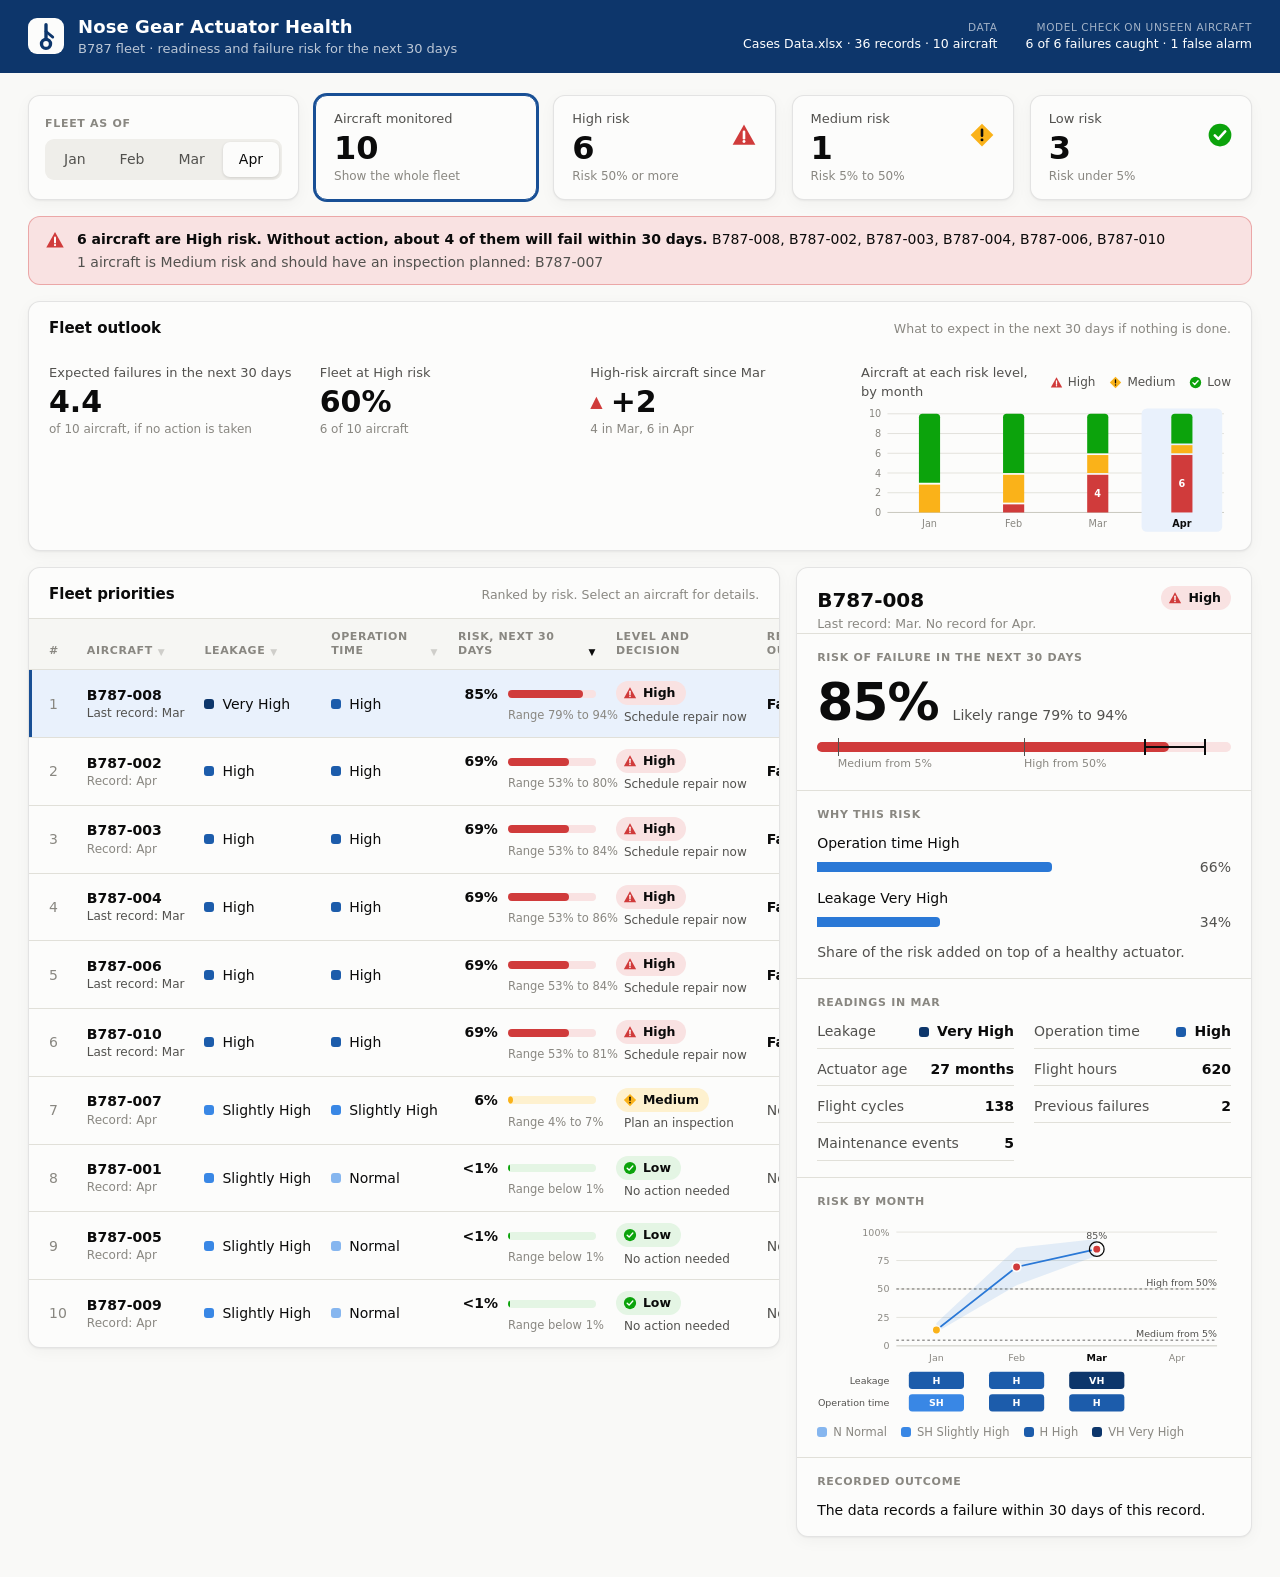
==== dashboard/static/index.html @ 2228e9a7 "Add actuator failure risk model and fleet dashboard Case 1 of the AI for Smart Maintenance Hackathon" ====
<!doctype html>
<html lang="en">
<head>
  <meta charset="utf-8">
  <meta name="viewport" content="width=device-width, initial-scale=1">
  <title>Actuator Health Monitor</title>
  <link rel="stylesheet" href="styles.css">
</head>
<body>
  <header class="topbar">
    <div class="brand">
      <svg class="brand-mark" viewBox="0 0 32 32" aria-hidden="true">
        <rect width="32" height="32" rx="8" fill="#fcfcfb"/>
        <path d="M16 6v13" stroke="#0d366b" stroke-width="3" stroke-linecap="round"/>
        <path d="M16 12l6 5" stroke="#0d366b" stroke-width="2.5" stroke-linecap="round"/>
        <circle cx="16" cy="23" r="4" fill="none" stroke="#0d366b" stroke-width="3"/>
      </svg>
      <div>
        <h1>Nose Gear Actuator Health</h1>
        <p>B787 fleet · readiness and failure risk for the next 30 days</p>
      </div>
    </div>
    <div class="topbar-meta" id="meta"></div>
  </header>

  <main class="page">
    <section class="controls" aria-label="Filters">
      <div class="month-picker" id="months"></div>
      <div class="tiles" id="tiles"></div>
    </section>
    <div id="alert"></div>
    <section class="card" id="outlook" aria-label="Fleet outlook"></section>
    <div class="layout">
      <section class="card" id="fleet" aria-label="Fleet"></section>
      <aside class="card" id="detail" aria-label="Selected aircraft"></aside>
    </div>
  </main>

  <div id="tooltip" class="tooltip" role="tooltip" hidden></div>
  <script src="app.js"></script>
</body>
</html>
---- dashboard/static/styles.css ----
:root {
  color-scheme: light;
  --page: #f9f9f7;
  --surface: #fcfcfb;
  --ink: #0b0b0b;
  --ink-2: #52514e;
  --muted: #898781;
  --grid: #e1e0d9;
  --axis: #c3c2b7;
  --border: rgba(11, 11, 11, 0.10);
  --navy: #0d366b;
  --accent: #184f95;
  --accent-wash: #e9f1fc;
  --series: #2a78d6;
  /* status: reserved for risk level, always shown with an icon and a label */
  --good: #0ca30c;
  --warning: #fab219;
  --critical: #d03b3b;
  --good-wash: #e4f5e4;
  --warning-wash: #fef1cf;
  --critical-wash: #f9e2e2;
  /* condition steps, one hue light to dark: Normal, Slightly High, High, Very High */
  --step-0: #86b6ef;
  --step-1: #3987e5;
  --step-2: #1c5cab;
  --step-3: #0d366b;
  --radius: 12px;
  --shadow: 0 1px 2px rgba(11, 11, 11, 0.05), 0 4px 16px rgba(11, 11, 11, 0.04);
}

* { box-sizing: border-box; }

body {
  margin: 0;
  background: var(--page);
  color: var(--ink);
  font: 14px/1.45 system-ui, -apple-system, "Segoe UI", sans-serif;
}

h1, h2, h3, p { margin: 0; }
button { font: inherit; color: inherit; }

/* ---------- top bar ---------- */
.topbar {
  display: flex;
  align-items: center;
  justify-content: space-between;
  gap: 24px;
  padding: 14px 28px;
  background: var(--navy);
  color: #fff;
}
.brand { display: flex; align-items: center; gap: 14px; }
.brand-mark { width: 36px; height: 36px; flex: none; }
.brand h1 { font-size: 18px; font-weight: 600; letter-spacing: 0.1px; }
.brand p { font-size: 13px; color: rgba(255, 255, 255, 0.72); }
.topbar-meta { display: flex; gap: 28px; font-size: 12.5px; text-align: right; }
.topbar-meta div span { display: block; }
.topbar-meta .k { color: rgba(255, 255, 255, 0.62); text-transform: uppercase; letter-spacing: 0.6px; font-size: 10.5px; }
.topbar-meta .v { color: #fff; font-weight: 500; }

/* ---------- page ---------- */
.page { max-width: 1560px; margin: 0 auto; padding: 22px 28px 40px; }

.controls { display: grid; grid-template-columns: auto 1fr; gap: 16px; align-items: stretch; }
.controls.single { grid-template-columns: 1fr; }

.month-picker {
  display: flex;
  flex-direction: column;
  justify-content: center;
  gap: 8px;
  padding: 14px 16px;
  background: var(--surface);
  border: 1px solid var(--border);
  border-radius: var(--radius);
  box-shadow: var(--shadow);
}
.month-picker:empty { display: none; }
.eyebrow { font-size: 11px; font-weight: 600; letter-spacing: 0.7px; text-transform: uppercase; color: var(--muted); }
.segmented { display: inline-flex; background: #efeeea; border-radius: 9px; padding: 3px; gap: 2px; flex-wrap: wrap; }
.segmented button {
  border: 0;
  background: transparent;
  padding: 7px 16px;
  border-radius: 7px;
  font-weight: 500;
  color: var(--ink-2);
  cursor: pointer;
}
.segmented button:hover { background: rgba(11, 11, 11, 0.05); }
.segmented button[aria-pressed="true"] { background: var(--surface); color: var(--ink); box-shadow: 0 1px 3px rgba(11, 11, 11, 0.14); }

.tiles { display: grid; grid-template-columns: repeat(4, minmax(0, 1fr)); gap: 16px; }
.tile {
  display: grid;
  grid-template-columns: 1fr auto;
  align-items: start;
  gap: 2px 10px;
  text-align: left;
  padding: 14px 18px;
  background: var(--surface);
  border: 1px solid var(--border);
  border-radius: var(--radius);
  box-shadow: var(--shadow);
  cursor: pointer;
  transition: border-color 120ms, box-shadow 120ms;
}
.tile:hover { border-color: rgba(11, 11, 11, 0.24); }
.tile[aria-pressed="true"] { border-color: var(--accent); box-shadow: 0 0 0 2px var(--accent); }
.tile .label { font-size: 13px; color: var(--ink-2); }
.tile .value { grid-column: 1; font-size: 32px; font-weight: 600; line-height: 1.1; }
.tile .sub { grid-column: 1 / -1; font-size: 12px; color: var(--muted); }
.tile .glyph { grid-row: 1 / span 2; grid-column: 2; align-self: center; }
.tile .glyph svg { width: 26px; height: 26px; }

:focus-visible { outline: 2px solid var(--accent); outline-offset: 2px; }

/* ---------- alert ---------- */
.alert {
  display: flex;
  gap: 12px;
  align-items: flex-start;
  margin-top: 16px;
  padding: 12px 16px;
  border-radius: var(--radius);
  border: 1px solid var(--border);
  background: var(--surface);
}
.alert svg { width: 20px; height: 20px; flex: none; margin-top: 1px; }
.alert.is-critical { background: var(--critical-wash); border-color: rgba(208, 59, 59, 0.35); }
.alert.is-warning { background: var(--warning-wash); border-color: rgba(250, 178, 25, 0.55); }
.alert.is-good { background: var(--good-wash); border-color: rgba(12, 163, 12, 0.3); }
.alert p + p { margin-top: 2px; color: var(--ink-2); }
.alert strong { font-weight: 600; }

/* ---------- fleet outlook ---------- */
#outlook { margin-top: 16px; }
.outlook-body { display: grid; grid-template-columns: repeat(3, minmax(0, 1fr)) minmax(300px, 1.5fr); gap: 0 24px; padding: 4px 20px 16px; align-items: start; }
.outlook-body.no-trend { grid-template-columns: repeat(3, minmax(0, 1fr)); }
.stat { display: grid; gap: 2px; padding: 8px 0; }
.stat .label, .trend-head .label { font-size: 13px; color: var(--ink-2); }
.stat .value { font-size: 30px; font-weight: 600; line-height: 1.15; display: inline-flex; align-items: center; gap: 8px; }
.stat .sub { font-size: 12px; color: var(--muted); }
.delta { font-size: 16px; }
.delta.up { color: var(--critical); }
.delta.down { color: #006300; }
.trend { grid-row: 1 / span 2; grid-column: 4; }
.trend-head { display: flex; justify-content: space-between; gap: 12px; align-items: center; padding: 8px 0 4px; }
.legend { display: inline-flex; gap: 14px; font-size: 12px; color: var(--ink-2); }
.legend span { display: inline-flex; align-items: center; gap: 5px; }
.legend svg { width: 13px; height: 13px; }
.trend .chart svg { max-width: 460px; }
.chart .seg-label { fill: #fff; font-weight: 600; }
.chart .current-band { fill: var(--accent-wash); }

/* ---------- layout ---------- */
.layout { display: grid; grid-template-columns: minmax(0, 1.65fr) minmax(380px, 1fr); gap: 16px; margin-top: 16px; align-items: start; }
.card { background: var(--surface); border: 1px solid var(--border); border-radius: var(--radius); box-shadow: var(--shadow); }
.card-head { display: flex; align-items: baseline; justify-content: space-between; gap: 12px; padding: 16px 20px 12px; }
.card-head h2 { font-size: 15px; font-weight: 600; }
.card-head .hint { font-size: 12.5px; color: var(--muted); }

/* ---------- fleet table ---------- */
.table-wrap { overflow-x: auto; }
table { width: 100%; border-collapse: collapse; font-variant-numeric: tabular-nums; }
th, td { padding: 11px 10px; text-align: left; white-space: nowrap; }
thead th { white-space: normal; vertical-align: bottom; line-height: 1.3; }
th:first-child, td:first-child { padding-left: 20px; }
th:last-child, td:last-child { padding-right: 20px; }
thead th {
  font-size: 11px;
  font-weight: 600;
  letter-spacing: 0.6px;
  text-transform: uppercase;
  color: var(--muted);
  border-bottom: 1px solid var(--grid);
  border-top: 1px solid var(--grid);
  background: #f6f6f3;
}
thead button { border: 0; background: none; padding: 0; cursor: pointer; font: inherit; letter-spacing: inherit; text-transform: inherit; color: inherit; display: inline-flex; gap: 5px; align-items: flex-end; text-align: left; }
thead button:hover { color: var(--ink); }
thead .arrow { font-size: 9px; opacity: 0.35; }
thead th[aria-sort] .arrow { opacity: 1; color: var(--ink); }
tbody tr { border-bottom: 1px solid var(--grid); cursor: pointer; }
tbody tr:last-child { border-bottom: 0; }
tbody tr:hover { background: #f4f4f1; }
tbody tr[aria-selected="true"] { background: var(--accent-wash); box-shadow: inset 3px 0 0 var(--accent); }
td.rank { color: var(--muted); width: 1%; }
.ac-id { font-weight: 600; }
.ac-sub { display: block; font-size: 12px; color: var(--muted); }
.ac-sub.action { margin: 3px 0 0 8px; color: var(--ink-2); }
.stale { color: var(--ink-2); }
.cond { display: inline-flex; align-items: center; gap: 8px; }
.swatch { width: 10px; height: 10px; border-radius: 3px; flex: none; }
.step-0 { background: var(--step-0); }
.step-1 { background: var(--step-1); }
.step-2 { background: var(--step-2); }
.step-3 { background: var(--step-3); }

.risk-cell { display: grid; grid-template-columns: 40px 88px; gap: 3px 10px; align-items: center; }
.risk-num { font-weight: 600; text-align: right; }
.risk-range { grid-column: 2; font-size: 11.5px; color: var(--muted); }
.meter { position: relative; height: 8px; border-radius: 4px; overflow: hidden; }
.meter-fill { height: 100%; border-radius: 0 4px 4px 0; min-width: 2px; }
.meter.is-high { background: var(--critical-wash); }
.meter.is-high .meter-fill { background: var(--critical); }
.meter.is-medium { background: var(--warning-wash); }
.meter.is-medium .meter-fill { background: var(--warning); }
.meter.is-low { background: var(--good-wash); }
.meter.is-low .meter-fill { background: var(--good); }

.badge { display: inline-flex; align-items: center; gap: 6px; padding: 3px 10px 3px 7px; border-radius: 999px; font-size: 12.5px; font-weight: 600; color: var(--ink); }
.badge svg { width: 14px; height: 14px; }
.badge.is-high { background: var(--critical-wash); }
.badge.is-medium { background: var(--warning-wash); }
.badge.is-low { background: var(--good-wash); }
.outcome { color: var(--ink-2); }
.outcome.failed { color: var(--ink); font-weight: 600; }
.empty { padding: 28px 20px; color: var(--muted); text-align: center; }
.note-flag { display: inline-flex; margin-left: 6px; vertical-align: -2px; }
.note-flag svg { width: 14px; height: 14px; }

/* ---------- detail ---------- */
#detail { position: sticky; top: 16px; }
.detail-head { display: flex; align-items: flex-start; justify-content: space-between; gap: 12px; padding: 18px 20px 0; }
.detail-head h2 { font-size: 20px; font-weight: 600; }
.detail-head p { font-size: 12.5px; color: var(--muted); }
.section { padding: 16px 20px; border-top: 1px solid var(--grid); }
.section:first-of-type { border-top: 0; }
.section h3 { font-size: 11px; font-weight: 600; letter-spacing: 0.7px; text-transform: uppercase; color: var(--muted); margin-bottom: 10px; }

.hero { display: flex; align-items: baseline; gap: 14px; flex-wrap: wrap; }
.hero .figure { font-size: 52px; font-weight: 600; line-height: 1; letter-spacing: -1px; }
.hero .range { color: var(--ink-2); }
.scale { position: relative; margin-top: 14px; }
.scale .track { position: relative; height: 10px; border-radius: 5px; }
.scale .fill { height: 100%; border-radius: 0 5px 5px 0; min-width: 3px; }
.scale .whisker { position: absolute; top: -3px; height: 16px; border-left: 2px solid var(--ink); border-right: 2px solid var(--ink); }
.scale .whisker::after { content: ""; position: absolute; left: 0; right: 0; top: 7px; border-top: 2px solid var(--ink); }
.scale .tick { position: absolute; top: -4px; height: 18px; border-left: 1px solid var(--ink-2); }
.scale .ticks { position: relative; height: 18px; margin-top: 4px; font-size: 11px; color: var(--muted); }
.scale .ticks span { position: absolute; top: 0; white-space: nowrap; }

.factors { display: grid; gap: 10px; }
.factor { display: grid; grid-template-columns: minmax(0, 1fr) 46px; gap: 4px 10px; align-items: center; }
.factor .name { grid-column: 1 / -1; }
.factor .name::first-letter { text-transform: uppercase; }
.factor .bar { height: 10px; border-radius: 0 4px 4px 0; background: var(--series); min-width: 3px; }
.factor .barwrap { background: transparent; }
.factor .share { text-align: right; font-variant-numeric: tabular-nums; color: var(--ink-2); }
.quiet { color: var(--ink-2); }

.readings { display: grid; grid-template-columns: repeat(2, minmax(0, 1fr)); gap: 10px 20px; margin: 0; }
.readings div { display: flex; justify-content: space-between; gap: 10px; border-bottom: 1px solid var(--grid); padding-bottom: 6px; }
.readings dt { color: var(--ink-2); }
.readings dd { margin: 0; font-weight: 600; font-variant-numeric: tabular-nums; display: inline-flex; align-items: center; gap: 7px; }

.chart svg { display: block; width: 100%; max-width: 560px; height: auto; overflow: visible; }
.chart text { font: 11px system-ui, -apple-system, "Segoe UI", sans-serif; fill: var(--muted); font-variant-numeric: tabular-nums; }
.chart .gridline { stroke: var(--grid); stroke-width: 1; }
.chart .baseline { stroke: var(--axis); stroke-width: 1; }
.chart .threshold { stroke: var(--ink-2); stroke-width: 1; stroke-dasharray: 3 3; }
.chart .threshold-label { fill: var(--ink-2); }
.chart .band { fill: var(--series); opacity: 0.12; }
.chart .line { fill: none; stroke: var(--series); stroke-width: 2; stroke-linejoin: round; stroke-linecap: round; }
.chart .dot { stroke: var(--surface); stroke-width: 2; }
.chart .dot.is-high { fill: var(--critical); }
.chart .dot.is-medium { fill: var(--warning); }
.chart .dot.is-low { fill: var(--good); }
.chart .current { fill: none; stroke: var(--ink); stroke-width: 1.5; }
.chart .hit { fill: transparent; cursor: pointer; }
.chart .value-label, .chart .row-label { fill: var(--ink-2); }
.chart .month-label.is-current { fill: var(--ink); font-weight: 600; }
.chart .cell-text { font-weight: 600; }
.key { margin-top: 8px; font-size: 11.5px; color: var(--muted); display: flex; flex-wrap: wrap; gap: 4px 14px; }
.key span { display: inline-flex; align-items: center; gap: 6px; }
.notes { margin: 0; padding-left: 18px; color: var(--ink-2); }

/* ---------- tooltip ---------- */
.tooltip {
  position: fixed;
  z-index: 10;
  pointer-events: none;
  max-width: 280px;
  padding: 8px 10px;
  border-radius: 8px;
  background: #1a1a19;
  color: #f0efec;
  font-size: 12.5px;
  line-height: 1.4;
  box-shadow: 0 6px 20px rgba(11, 11, 11, 0.25);
}
.tooltip b { display: block; font-weight: 600; color: #fff; }

@media (max-width: 1120px) {
  .outlook-body, .outlook-body.no-trend { grid-template-columns: repeat(3, minmax(0, 1fr)); }
  .trend { grid-row: auto; grid-column: 1 / -1; }
  .layout { grid-template-columns: minmax(0, 1fr); }
  #detail { position: static; }
  .controls { grid-template-columns: minmax(0, 1fr); }
}
@media (max-width: 720px) {
  .topbar { flex-direction: column; align-items: flex-start; padding: 14px 16px; }
  .topbar-meta { text-align: left; flex-wrap: wrap; gap: 12px 24px; }
  .page { padding: 16px; }
  .tiles { grid-template-columns: repeat(2, minmax(0, 1fr)); }
}
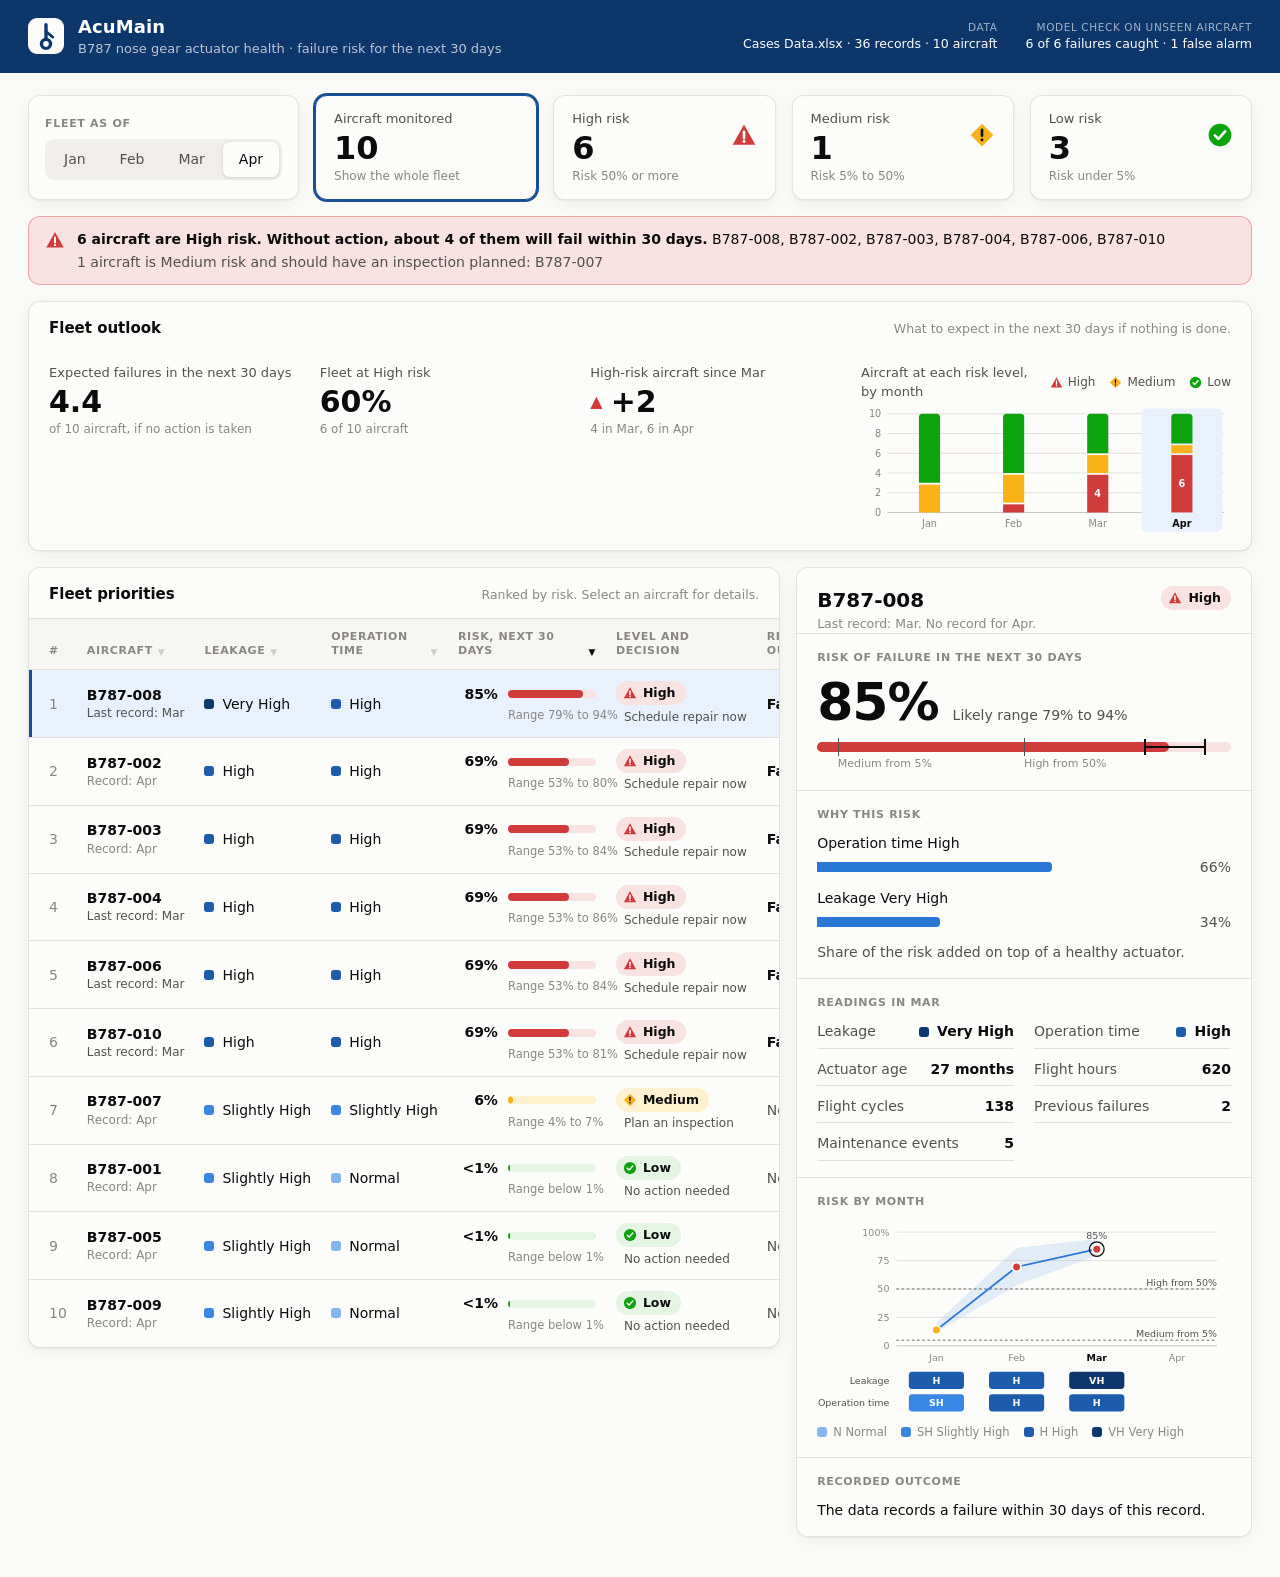
==== commit bbf44ae8: "Rename to AcuMain and add the technical summary - dashboard header and page title now say AcuMain - " ====
--- a/dashboard/static/index.html
+++ b/dashboard/static/index.html
@@ -3,7 +3,7 @@
 <head>
   <meta charset="utf-8">
   <meta name="viewport" content="width=device-width, initial-scale=1">
-  <title>Actuator Health Monitor</title>
+  <title>AcuMain · Actuator Health</title>
   <link rel="stylesheet" href="styles.css">
 </head>
 <body>
@@ -16,8 +16,8 @@
         <circle cx="16" cy="23" r="4" fill="none" stroke="#0d366b" stroke-width="3"/>
       </svg>
       <div>
-        <h1>Nose Gear Actuator Health</h1>
-        <p>B787 fleet · readiness and failure risk for the next 30 days</p>
+        <h1>AcuMain</h1>
+        <p>B787 nose gear actuator health · failure risk for the next 30 days</p>
       </div>
     </div>
     <div class="topbar-meta" id="meta"></div>
